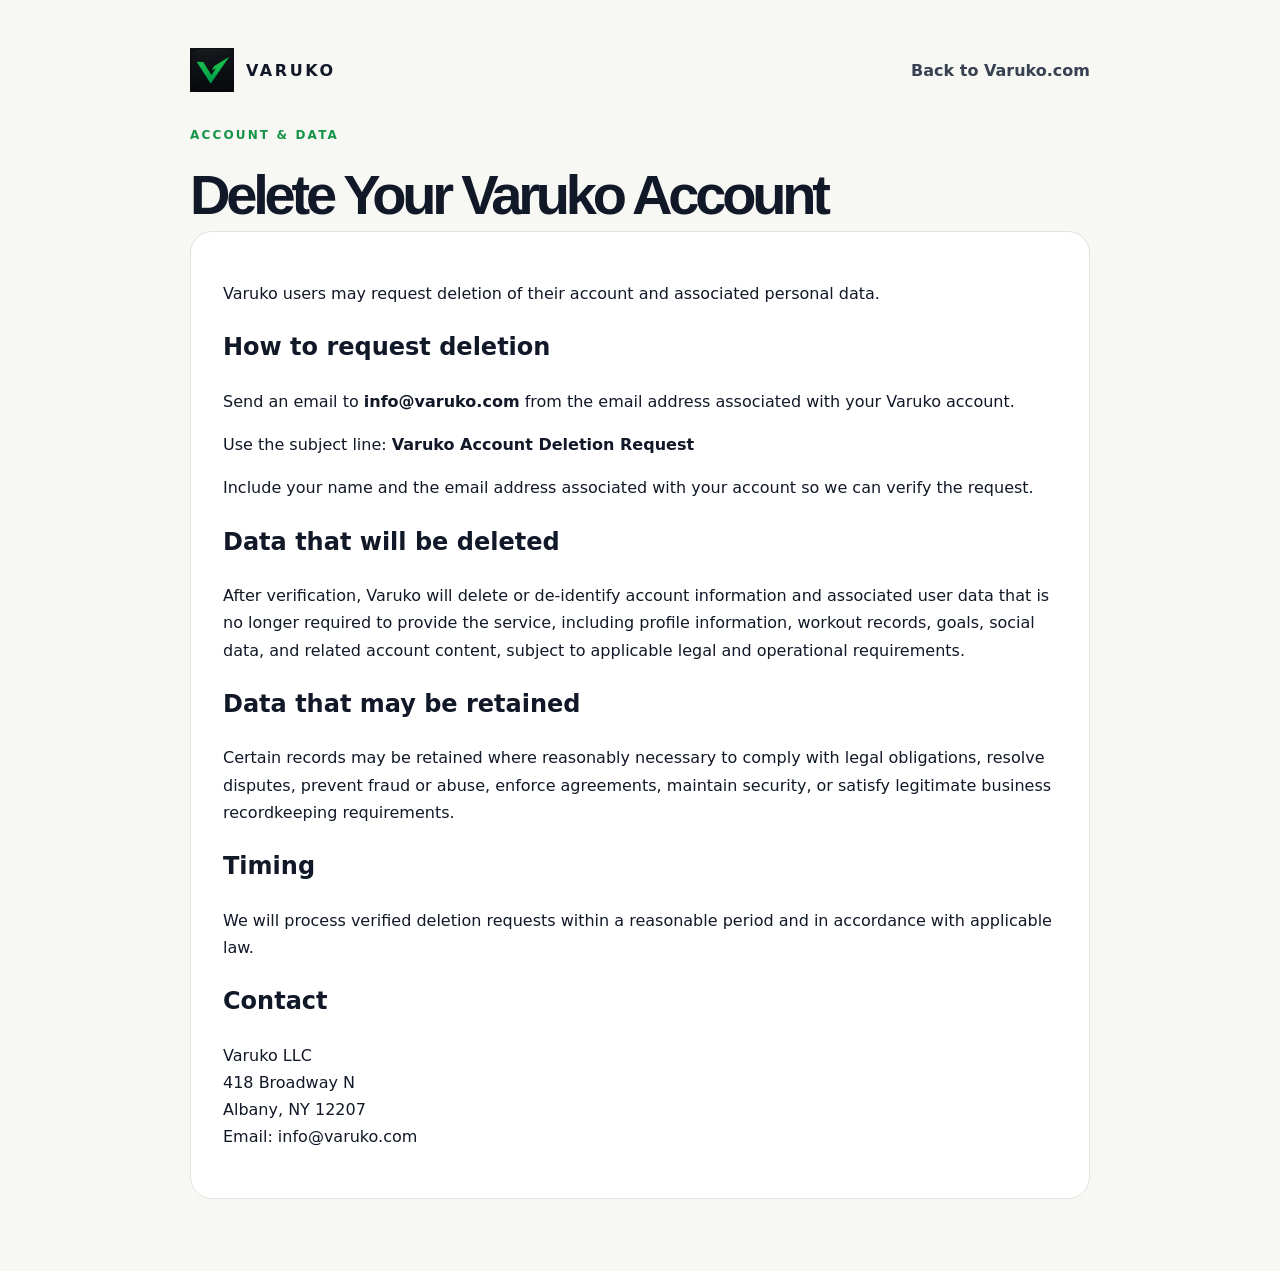
==== delete-account.html @ 13232b5d "Add public account deletion page" ====
<!doctype html>
<html lang="en">
<head>
  <meta charset="utf-8" />
  <meta name="viewport" content="width=device-width, initial-scale=1" />
  <title>Delete Your Varuko Account</title>
  <link rel="icon" href="assets/varuko-icon.png" />
  <link rel="stylesheet" href="styles.css" />
  <style>
    body {
      background: #f7f7f3;
      color: #111827;
    }

    .legal-page {
      width: min(900px, 92vw);
      margin: 0 auto;
      padding: 48px 0 72px;
    }

    .legal-page-header {
      display: flex;
      justify-content: space-between;
      align-items: center;
      gap: 24px;
      margin-bottom: 36px;
    }

    .legal-page-brand {
      display: flex;
      align-items: center;
      gap: 12px;
      text-decoration: none;
      color: inherit;
      font-weight: 800;
      letter-spacing: 0.16em;
    }

    .legal-page-brand img {
      width: 44px;
      height: 44px;
    }

    .legal-page-back {
      color: #374151;
      text-decoration: none;
      font-weight: 700;
    }

    article {
      background: #fff;
      border: 1px solid #dfe5df;
      border-radius: 22px;
      padding: 32px;
      line-height: 1.7;
    }

    h1 {
      font-size: clamp(34px, 5vw, 56px);
      margin: 0 0 12px;
    }

    .eyebrow {
      color: #159447;
      font-weight: 800;
      letter-spacing: 0.18em;
      font-size: 12px;
    }
  </style>
</head>
<body>
  <main class="legal-page">
    <div class="legal-page-header">
      <a class="legal-page-brand" href="/">
        <img src="assets/varuko-icon.png" alt="" />
        <span>VARUKO</span>
      </a>
      <a class="legal-page-back" href="/">Back to Varuko.com</a>
    </div>

    <p class="eyebrow">ACCOUNT & DATA</p>
    <h1>Delete Your Varuko Account</h1>

    <article>
      <p>
        Varuko users may request deletion of their account and associated personal data.
      </p>

      <h2>How to request deletion</h2>
      <p>
        Send an email to <strong>info@varuko.com</strong> from the email address associated with your Varuko account.
      </p>

      <p>
        Use the subject line:
        <strong>Varuko Account Deletion Request</strong>
      </p>

      <p>
        Include your name and the email address associated with your account so we can verify the request.
      </p>

      <h2>Data that will be deleted</h2>
      <p>
        After verification, Varuko will delete or de-identify account information and associated user data that is no longer required to provide the service, including profile information, workout records, goals, social data, and related account content, subject to applicable legal and operational requirements.
      </p>

      <h2>Data that may be retained</h2>
      <p>
        Certain records may be retained where reasonably necessary to comply with legal obligations, resolve disputes, prevent fraud or abuse, enforce agreements, maintain security, or satisfy legitimate business recordkeeping requirements.
      </p>

      <h2>Timing</h2>
      <p>
        We will process verified deletion requests within a reasonable period and in accordance with applicable law.
      </p>

      <h2>Contact</h2>
      <p>
        Varuko LLC<br />
        418 Broadway N<br />
        Albany, NY 12207<br />
        Email: info@varuko.com
      </p>
    </article>
  </main>
</body>
</html>
---- styles.css ----
:root {
  --paper: #f7f7f3;
  --paper-deep: #efefe9;
  --ink: #121416;
  --muted: #686d69;
  --line: rgba(18,20,22,.12);
  --green: #22c55e;
  --green-deep: #159447;
  --dark: #0f1113;
  --shadow: 0 30px 80px rgba(20,29,24,.14);
}
* { box-sizing: border-box; }
html { scroll-behavior: smooth; }
body { margin: 0; background: var(--paper); color: var(--ink); font-family: Inter, system-ui, sans-serif; }
a { color: inherit; text-decoration: none; }
.site-header { min-height: 86px; padding: 0 clamp(22px,5vw,78px); display: flex; align-items: center; justify-content: space-between; gap: 30px; border-bottom: 1px solid var(--line); }
.brand { display: inline-flex; align-items: center; gap: 13px; font-family: Manrope, sans-serif; font-size: .92rem; font-weight: 800; letter-spacing: .18em; }
.brand img { width: 38px; height: 38px; border-radius: 11px; object-fit: cover; }
.contact-link { font-size: .9rem; font-weight: 600; transition: color .2s ease; }
.contact-link:hover { color: var(--green-deep); }
.hero { min-height: calc(100vh - 86px); max-width: 1500px; margin: 0 auto; padding: clamp(72px,10vh,130px) clamp(24px,6vw,94px) 100px; display: grid; grid-template-columns: minmax(0,.98fr) minmax(400px,1.02fr); gap: clamp(55px,8vw,120px); align-items: center; overflow: hidden; }
.hero-copy { position: relative; z-index: 2; }
.eyebrow { margin: 0 0 28px; color: var(--green-deep); font-size: .75rem; font-weight: 700; letter-spacing: .18em; text-transform: uppercase; }
h1 { margin: 0; font-family: Manrope, sans-serif; font-size: clamp(4rem,7.8vw,8.5rem); line-height: .88; letter-spacing: -.075em; font-weight: 800; }
h1 span { color: var(--green-deep); }
.mission { max-width: 620px; margin: 34px 0 0; font-family: Manrope, sans-serif; font-size: clamp(1.2rem,1.7vw,1.65rem); line-height: 1.35; font-weight: 600; letter-spacing: -.025em; }
.supporting-copy { max-width: 610px; margin: 22px 0 0; color: var(--muted); font-size: 1.02rem; line-height: 1.75; }
.hero-actions { margin-top: 35px; }
.primary-action { display: inline-flex; align-items: center; gap: 20px; min-height: 56px; padding: 0 25px; border-radius: 14px; background: var(--dark); color: white; font-weight: 600; box-shadow: 0 12px 30px rgba(15,17,19,.16); transition: transform .2s ease, background .2s ease; }
.primary-action:hover { transform: translateY(-2px); background: #202425; }
.audience-line { display: flex; align-items: center; gap: 13px; margin-top: 34px; color: #747a76; font-size: .78rem; }
.audience-line i { width: 3px; height: 3px; border-radius: 50%; background: var(--green); }
.hero-mark { min-height: 580px; position: relative; display: grid; place-items: center; align-content: center; }
.mark-halo { position: absolute; width: min(540px,90%); aspect-ratio: 1; border-radius: 50%; background: radial-gradient(circle, rgba(34,197,94,.18), rgba(34,197,94,.04) 48%, transparent 72%); filter: blur(10px); }
.mark-frame { position: relative; width: min(430px,75%); aspect-ratio: 1; border-radius: 88px; display: grid; place-items: center; background: var(--dark); box-shadow: var(--shadow); transform: rotate(-2deg); }
.mark-frame img { width: 72%; height: 72%; border-radius: 28%; object-fit: cover; }
.hero-mark p { position: relative; margin: 32px 0 0; color: var(--muted); font-size: .78rem; font-weight: 600; letter-spacing: .16em; text-transform: uppercase; }
.principles { max-width: 1500px; margin: 0 auto; display: grid; grid-template-columns: repeat(3,1fr); border-top: 1px solid var(--line); border-bottom: 1px solid var(--line); }
.principles article { padding: 48px clamp(24px,4vw,64px); border-right: 1px solid var(--line); }
.principles article:last-child { border-right: 0; }
.principles span { color: var(--green-deep); font-size: .72rem; font-weight: 700; letter-spacing: .15em; }
.principles h2 { margin: 35px 0 12px; font-family: Manrope; font-size: 1.55rem; letter-spacing: -.04em; }
.principles p { margin: 0; color: var(--muted); line-height: 1.6; }
.contact-section { max-width: 1500px; margin: 0 auto; padding: clamp(80px,10vw,150px) clamp(24px,6vw,94px); display: grid; grid-template-columns: 1.15fr .85fr; align-items: center; gap: clamp(45px,8vw,120px); }
.contact-section h2 { max-width: 760px; margin: 0; font-family: Manrope; font-size: clamp(2.5rem,5vw,5.7rem); line-height: .98; letter-spacing: -.065em; }
.contact-section p:not(.eyebrow) { max-width: 650px; margin: 24px 0 0; color: var(--muted); line-height: 1.75; }
.email-card { padding: 34px; border: 1px solid var(--line); border-radius: 24px; background: #fff; box-shadow: 0 18px 50px rgba(20,29,24,.07); transition: transform .2s ease, box-shadow .2s ease; }
.email-card:hover { transform: translateY(-3px); box-shadow: 0 24px 60px rgba(20,29,24,.11); }
.email-card small, .email-card strong, .email-card span { display: block; }
.email-card small { color: var(--green-deep); font-size: .72rem; font-weight: 700; letter-spacing: .15em; text-transform: uppercase; }
.email-card strong { margin-top: 18px; font-family: Manrope; font-size: clamp(1.35rem,2.4vw,2.2rem); letter-spacing: -.04em; overflow-wrap: anywhere; }
.email-card span { margin-top: 32px; color: var(--muted); font-size: .9rem; }
footer { min-height: 110px; padding: 28px clamp(22px,5vw,78px); display: flex; align-items: center; justify-content: space-between; gap: 30px; border-top: 1px solid var(--line); color: var(--muted); font-size: .78rem; }
footer .brand { color: var(--ink); }
@media (max-width: 1000px) {
  .hero { grid-template-columns: 1fr; text-align: center; }
  .hero-copy p { margin-left: auto; margin-right: auto; }
  .audience-line { justify-content: center; }
  .hero-mark { min-height: 500px; }
  .contact-section { grid-template-columns: 1fr; }
}
@media (max-width: 680px) {
  .site-header { min-height: 72px; padding: 0 18px; }
  .brand img { width: 34px; height: 34px; }
  .contact-link { font-size: .78rem; }
  .contact-link span { display: none; }
  .hero { padding: 70px 20px 65px; }
  h1 { font-size: clamp(3.8rem,18vw,5.4rem); }
  .supporting-copy { font-size: .95rem; }
  .audience-line { flex-wrap: wrap; }
  .hero-mark { min-height: 390px; }
  .mark-frame { width: min(310px,82vw); border-radius: 62px; }
  .principles { grid-template-columns: 1fr; }
  .principles article { border-right: 0; border-bottom: 1px solid var(--line); }
  .principles article:last-child { border-bottom: 0; }
  .contact-section { padding: 80px 20px; }
  footer { flex-direction: column; align-items: flex-start; }
}
@media (prefers-reduced-motion: no-preference) {
  .hero-copy { animation: rise .8s ease both; }
  .mark-frame { animation: floatMark 7s ease-in-out infinite; }
  @keyframes rise { from { opacity: 0; transform: translateY(18px); } to { opacity: 1; transform: none; } }
  @keyframes floatMark { 0%,100% { transform: translateY(0) rotate(-2deg); } 50% { transform: translateY(-10px) rotate(-1deg); } }
}

/* Beta + product showcase */
.beta-section,
.product-showcase {
  width: min(1180px, calc(100% - 40px));
  margin: 0 auto;
}

.beta-section {
  padding: 96px 0 56px;
}

.beta-copy {
  max-width: 760px;
  padding: 40px;
  border: 1px solid rgba(20, 20, 20, 0.08);
  border-radius: 28px;
  background: rgba(255, 255, 255, 0.58);
  backdrop-filter: blur(10px);
}

.beta-copy h2,
.showcase-heading h2 {
  margin: 10px 0 16px;
  font-family: "Manrope", sans-serif;
  font-size: clamp(2rem, 5vw, 4rem);
  line-height: 0.98;
  letter-spacing: -0.04em;
}

.beta-copy p:not(.eyebrow),
.showcase-heading p:not(.eyebrow) {
  max-width: 700px;
  color: #60615c;
  line-height: 1.7;
}

.beta-copy .primary-action {
  margin-top: 24px;
}

.product-showcase {
  padding: 72px 0 112px;
}

.showcase-heading {
  max-width: 820px;
  margin-bottom: 40px;
}

.showcase-grid {
  display: grid;
  grid-template-columns: repeat(2, minmax(0, 1fr));
  gap: 24px;
}

.app-shot {
  margin: 0;
  padding: 18px;
  border: 1px solid rgba(20, 20, 20, 0.08);
  border-radius: 28px;
  background: #efefe9;
  overflow: hidden;
}

.app-shot img {
  display: block;
  width: 100%;
  max-height: 760px;
  object-fit: contain;
  border-radius: 20px;
  background: #0a0c0b;
}

.app-shot figcaption {
  display: flex;
  flex-direction: column;
  gap: 6px;
  padding: 18px 4px 4px;
}

.app-shot figcaption strong {
  font-family: "Manrope", sans-serif;
  font-size: 1rem;
}

.app-shot figcaption span {
  color: #70716c;
  font-size: 0.9rem;
  line-height: 1.5;
}

@media (max-width: 760px) {
  .beta-section {
    padding-top: 64px;
  }

  .beta-copy {
    padding: 28px 22px;
  }

  .product-showcase {
    padding-top: 56px;
    padding-bottom: 80px;
  }

  .showcase-grid {
    grid-template-columns: 1fr;
    gap: 18px;
  }

  .app-shot {
    padding: 12px;
    border-radius: 22px;
  }

  .app-shot img {
    border-radius: 16px;
    max-height: none;
  }
}


/* Refined beta showcase */
.beta-section {
  padding: 88px 0 48px;
}

.beta-copy {
  max-width: none;
  padding: clamp(28px, 5vw, 52px);
  border: 1px solid rgba(75, 80, 60, 0.12);
  border-radius: 32px;
  background:
    linear-gradient(
      135deg,
      rgba(255,255,255,.72),
      rgba(238,239,229,.78)
    );
  box-shadow: 0 24px 70px rgba(35, 38, 28, 0.06);
}

.beta-copy h2,
.showcase-heading h2 {
  color: #20211d;
}

.product-showcase {
  padding: 68px 0 110px;
}

.showcase-heading {
  max-width: 720px;
}

.showcase-grid {
  gap: 28px;
}

.app-shot {
  padding: 14px;
  border: 1px solid rgba(67, 72, 54, 0.10);
  border-radius: 32px;
  background: #f1f1ea;
  box-shadow: 0 18px 50px rgba(31, 34, 26, 0.06);
  transition:
    transform .25s ease,
    box-shadow .25s ease;
}

.app-shot:hover {
  transform: translateY(-4px);
  box-shadow: 0 26px 65px rgba(31, 34, 26, 0.10);
}

.app-shot img {
  border-radius: 24px;
  background: #111310;
}

.app-shot figcaption {
  padding: 20px 8px 8px;
}

.app-shot figcaption strong {
  color: #24251f;
  font-size: 1.05rem;
}

.app-shot figcaption span {
  color: #717269;
}

/* Mobile: swipe through screenshots instead of a long stack */
@media (max-width: 760px) {
  .beta-section,
  .product-showcase {
    width: min(100% - 32px, 1180px);
  }

  .beta-section {
    padding-top: 56px;
  }

  .beta-copy {
    border-radius: 24px;
    padding: 28px 22px;
  }

  .beta-copy h2,
  .showcase-heading h2 {
    line-height: 1.04;
  }

  .product-showcase {
    padding-top: 48px;
    padding-bottom: 76px;
  }

  .showcase-heading {
    margin-bottom: 28px;
  }

  .showcase-grid {
    display: flex;
    gap: 14px;
    overflow-x: auto;
    scroll-snap-type: x mandatory;
    padding: 2px 18px 18px 2px;
    margin-right: -16px;
    -webkit-overflow-scrolling: touch;
    scrollbar-width: none;
  }

  .showcase-grid::-webkit-scrollbar {
    display: none;
  }

  .app-shot {
    flex: 0 0 min(82vw, 350px);
    scroll-snap-align: start;
    padding: 10px;
    border-radius: 24px;
  }

  .app-shot:hover {
    transform: none;
  }

  .app-shot img {
    width: 100%;
    max-height: 620px;
    border-radius: 18px;
  }

  .app-shot figcaption {
    padding: 16px 6px 8px;
  }
}


/* Phone-sized product previews */
.showcase-grid {
  grid-template-columns: repeat(2, minmax(260px, 1fr));
  align-items: start;
}

.app-shot {
  display: flex;
  flex-direction: column;
  align-items: center;
}

.app-shot img {
  width: auto;
  max-width: 320px;
  height: auto;
  max-height: 680px;
  object-fit: contain;
}

.app-shot figcaption {
  width: min(100%, 320px);
}

@media (max-width: 760px) {
  .app-shot {
    flex: 0 0 min(78vw, 330px);
  }

  .app-shot img {
    width: 100%;
    max-width: 290px;
    max-height: none;
  }

  .app-shot figcaption {
    width: min(100%, 290px);
  }
}


/* Beta waitlist form */
.waitlist-form {
  margin-top: 28px;
}

.waitlist-fields {
  display: grid;
  grid-template-columns: repeat(2, minmax(0, 1fr));
  gap: 16px;
  margin-bottom: 18px;
}

.waitlist-fields label {
  display: flex;
  flex-direction: column;
  gap: 8px;
}

.waitlist-fields label:nth-child(3) {
  grid-column: 1 / -1;
}

.waitlist-fields label > span {
  color: #60615c;
  font-size: 0.72rem;
  font-weight: 700;
  letter-spacing: 0.09em;
  text-transform: uppercase;
}

.waitlist-fields input,
.waitlist-fields select {
  width: 100%;
  min-height: 52px;
  padding: 0 16px;
  border: 1px solid rgba(45, 48, 38, 0.14);
  border-radius: 14px;
  background: rgba(255, 255, 255, 0.78);
  color: #20211d;
  font: inherit;
  outline: none;
  transition:
    border-color 0.2s ease,
    box-shadow 0.2s ease;
}

.waitlist-fields input:focus,
.waitlist-fields select:focus {
  border-color: #75825d;
  box-shadow: 0 0 0 4px rgba(117, 130, 93, 0.12);
}

.waitlist-submit {
  border: 0;
  cursor: pointer;
}

.waitlist-submit:disabled {
  cursor: wait;
  opacity: 0.6;
}

.waitlist-status {
  min-height: 24px;
  margin: 14px 0 0;
  color: #566344;
  font-size: 0.9rem;
  font-weight: 600;
}

.waitlist-status[data-state="error"] {
  color: #a33b35;
}

.waitlist-honeypot {
  position: absolute !important;
  width: 1px;
  height: 1px;
  overflow: hidden;
  clip-path: inset(50%);
  white-space: nowrap;
}

@media (max-width: 620px) {
  .waitlist-fields {
    grid-template-columns: 1fr;
  }

  .waitlist-fields label:nth-child(3) {
    grid-column: auto;
  }

  .waitlist-submit {
    width: 100%;
    justify-content: center;
  }
}


/* =========================================================
   VARUKO LANDING PAGE V2
   ========================================================= */

:root {
  --v2-ink: #1f211c;
  --v2-muted: #696b63;
  --v2-olive: #697653;
  --v2-olive-dark: #4f5b3d;
  --v2-soft: #efefe8;
  --v2-card: rgba(255, 255, 255, 0.66);
  --v2-line: rgba(45, 49, 37, 0.11);
  --v2-shadow: 0 24px 70px rgba(31, 35, 25, 0.07);
}

html {
  scroll-behavior: smooth;
}

.site-nav {
  display: flex;
  align-items: center;
  gap: 24px;
}

.site-nav a {
  color: var(--v2-muted);
  font-size: 0.86rem;
  font-weight: 600;
  text-decoration: none;
}

.site-nav a:hover {
  color: var(--v2-ink);
}

.site-nav .nav-cta {
  padding: 11px 16px;
  border-radius: 999px;
  background: var(--v2-ink);
  color: #fff;
}

.hero-v2 {
  min-height: calc(100vh - 82px);
}

.hero-summary {
  max-width: 650px;
  font-size: clamp(1rem, 1.7vw, 1.2rem);
}

.secondary-action {
  display: inline-flex;
  align-items: center;
  justify-content: center;
  padding: 15px 4px;
  color: var(--v2-ink);
  font-weight: 700;
  text-decoration: none;
  border-bottom: 1px solid rgba(31, 33, 28, 0.35);
}

.launch-note {
  margin-top: 18px;
  color: var(--v2-muted);
  font-size: 0.82rem;
  font-weight: 600;
}

.benefits,
.product-showcase,
.early-access-section,
.roadmap-section,
.coming-section,
.updates-section {
  width: min(1180px, calc(100% - 40px));
  margin: 0 auto;
}

.benefits {
  display: grid;
  grid-template-columns: repeat(3, 1fr);
  border-top: 1px solid var(--v2-line);
  border-bottom: 1px solid var(--v2-line);
}

.benefits article {
  padding: 48px 34px;
  border-right: 1px solid var(--v2-line);
}

.benefits article:last-child {
  border-right: 0;
}

.benefits article > span {
  color: var(--v2-olive);
  font-size: 0.72rem;
  font-weight: 800;
  letter-spacing: 0.14em;
}

.benefits h2 {
  margin: 14px 0 12px;
  color: var(--v2-ink);
  font-family: "Manrope", sans-serif;
  font-size: 1.35rem;
}

.benefits p {
  margin: 0;
  color: var(--v2-muted);
  line-height: 1.7;
}

.section-heading {
  max-width: 760px;
  margin-bottom: 44px;
}

.section-heading h2,
.early-access-intro h2 {
  margin: 10px 0 16px;
  color: var(--v2-ink);
  font-family: "Manrope", sans-serif;
  font-size: clamp(2rem, 5vw, 4rem);
  line-height: 1;
  letter-spacing: -0.045em;
}

.section-heading > p:not(.eyebrow),
.early-access-intro > p:not(.eyebrow) {
  color: var(--v2-muted);
  line-height: 1.75;
}

.product-showcase {
  padding: 120px 0;
}

.product-layout {
  display: grid;
  grid-template-columns: minmax(0, 1.08fr) minmax(0, 0.92fr);
  gap: 28px;
  align-items: start;
}

.supporting-shots {
  display: grid;
  grid-template-columns: repeat(2, minmax(0, 1fr));
  gap: 20px;
}

.app-shot {
  margin: 0;
  padding: 16px;
  border: 1px solid var(--v2-line);
  border-radius: 30px;
  background: var(--v2-soft);
  box-shadow: var(--v2-shadow);
}

.phone-stage {
  display: flex;
  justify-content: center;
  padding: 16px;
  border-radius: 22px;
  background:
    radial-gradient(circle at 50% 0%, rgba(112, 132, 79, 0.18), transparent 46%),
    #11130f;
  overflow: hidden;
}

.phone-stage img {
  display: block;
  width: auto;
  max-width: 100%;
  height: auto;
  max-height: 650px;
  object-fit: contain;
  border-radius: 18px;
}

.app-shot-primary .phone-stage img {
  max-height: 720px;
}

.supporting-shots .phone-stage {
  padding: 10px;
}

.supporting-shots .phone-stage img {
  max-height: 520px;
}

.app-shot figcaption {
  display: flex;
  flex-direction: column;
  gap: 7px;
  padding: 20px 8px 8px;
}

.app-shot figcaption strong {
  color: var(--v2-ink);
  font-family: "Manrope", sans-serif;
  font-size: 1.02rem;
}

.app-shot figcaption span {
  color: var(--v2-muted);
  font-size: 0.88rem;
  line-height: 1.55;
}

.early-access-section {
  display: grid;
  grid-template-columns: minmax(0, 0.92fr) minmax(0, 1.08fr);
  gap: clamp(36px, 7vw, 90px);
  align-items: center;
  padding: 96px clamp(24px, 6vw, 72px);
  border: 1px solid var(--v2-line);
  border-radius: 40px;
  background:
    linear-gradient(135deg, rgba(255, 255, 255, 0.82), rgba(233, 235, 222, 0.85));
  box-shadow: var(--v2-shadow);
}

.access-benefits {
  display: grid;
  gap: 14px;
  margin: 28px 0 0;
  padding: 0;
  list-style: none;
}

.access-benefits li {
  position: relative;
  padding-left: 28px;
  color: var(--v2-ink);
  font-weight: 600;
}

.access-benefits li::before {
  content: "✓";
  position: absolute;
  left: 0;
  color: var(--v2-olive);
  font-weight: 900;
}

.early-access-section .beta-copy {
  max-width: none;
  padding: clamp(24px, 4vw, 38px);
  background: rgba(255, 255, 255, 0.72);
}

.privacy-note {
  display: block;
  margin-top: 12px;
  color: var(--v2-muted);
  font-size: 0.75rem;
}

.roadmap-section {
  padding: 120px 0 70px;
}

.roadmap-list {
  display: grid;
  gap: 1px;
  overflow: hidden;
  border: 1px solid var(--v2-line);
  border-radius: 28px;
  background: var(--v2-line);
}

.roadmap-item {
  display: grid;
  grid-template-columns: 42px 1fr;
  gap: 20px;
  padding: 26px 28px;
  background: rgba(248, 248, 243, 0.96);
}

.roadmap-marker {
  display: grid;
  place-items: center;
  width: 34px;
  height: 34px;
  border-radius: 50%;
  color: #fff;
  background: var(--v2-olive);
  font-weight: 900;
}

.roadmap-item.current .roadmap-marker {
  color: var(--v2-ink);
  background: #d5d9c3;
}

.roadmap-item.future .roadmap-marker {
  color: var(--v2-muted);
  background: #e5e6de;
}

.roadmap-item small {
  color: var(--v2-olive);
  font-size: 0.68rem;
  font-weight: 800;
  letter-spacing: 0.12em;
  text-transform: uppercase;
}

.roadmap-item h3 {
  margin: 5px 0 7px;
  color: var(--v2-ink);
  font-family: "Manrope", sans-serif;
  font-size: 1.15rem;
}

.roadmap-item p {
  margin: 0;
  color: var(--v2-muted);
  line-height: 1.6;
}

.coming-section {
  padding: 70px 0 110px;
}

.coming-grid {
  display: grid;
  grid-template-columns: repeat(3, 1fr);
  gap: 16px;
}

.coming-grid article {
  min-height: 170px;
  padding: 26px;
  border: 1px solid var(--v2-line);
  border-radius: 22px;
  background: rgba(255, 255, 255, 0.48);
}

.coming-grid h3 {
  margin: 0 0 10px;
  color: var(--v2-ink);
  font-family: "Manrope", sans-serif;
  font-size: 1.05rem;
}

.coming-grid p {
  margin: 0;
  color: var(--v2-muted);
  line-height: 1.65;
}

.updates-section {
  padding: 20px 0 110px;
}

.updates-card {
  display: grid;
  grid-template-columns: 180px 1fr;
  gap: 40px;
  padding: 34px;
  border: 1px solid var(--v2-line);
  border-radius: 26px;
  background: #252820;
  color: #fff;
}

.updates-card time {
  color: #b9c5a3;
  font-weight: 700;
}

.updates-card ul {
  display: grid;
  gap: 14px;
  margin: 0;
  padding: 0;
  list-style: none;
}

.updates-card li {
  position: relative;
  padding-left: 24px;
  color: rgba(255, 255, 255, 0.84);
}

.updates-card li::before {
  content: "✓";
  position: absolute;
  left: 0;
  color: #b9c5a3;
}

.footer-statement {
  color: var(--v2-muted);
  font-size: 0.85rem;
}

@media (max-width: 900px) {
  .site-nav a:not(.nav-cta) {
    display: none;
  }

  .benefits {
    grid-template-columns: 1fr;
  }

  .benefits article {
    border-right: 0;
    border-bottom: 1px solid var(--v2-line);
  }

  .benefits article:last-child {
    border-bottom: 0;
  }

  .product-layout,
  .early-access-section {
    grid-template-columns: 1fr;
  }

  .supporting-shots {
    grid-template-columns: repeat(2, minmax(0, 1fr));
  }

  .coming-grid {
    grid-template-columns: repeat(2, 1fr);
  }
}

@media (max-width: 620px) {
  .site-header {
    padding-left: 18px;
    padding-right: 18px;
  }

  .site-nav .nav-cta {
    padding: 9px 12px;
    font-size: 0.74rem;
  }

  .hero-v2 {
    min-height: auto;
  }

  .hero-actions {
    align-items: flex-start;
  }

  .benefits,
  .product-showcase,
  .early-access-section,
  .roadmap-section,
  .coming-section,
  .updates-section {
    width: min(100% - 28px, 1180px);
  }

  .product-showcase,
  .roadmap-section {
    padding-top: 82px;
  }

  .product-layout {
    display: block;
  }

  .app-shot-primary {
    margin-bottom: 16px;
  }

  .supporting-shots {
    display: flex;
    gap: 14px;
    overflow-x: auto;
    padding-bottom: 16px;
    scroll-snap-type: x mandatory;
    scrollbar-width: none;
  }

  .supporting-shots::-webkit-scrollbar {
    display: none;
  }

  .supporting-shots .app-shot {
    flex: 0 0 min(80vw, 330px);
    scroll-snap-align: start;
  }

  .phone-stage img,
  .app-shot-primary .phone-stage img,
  .supporting-shots .phone-stage img {
    max-height: 610px;
  }

  .early-access-section {
    padding: 56px 20px;
    border-radius: 28px;
  }

  .early-access-section .beta-copy {
    padding: 22px 16px;
  }

  .roadmap-item {
    grid-template-columns: 34px 1fr;
    gap: 14px;
    padding: 22px 18px;
  }

  .coming-grid {
    grid-template-columns: 1fr;
  }

  .coming-grid article {
    min-height: auto;
  }

  .updates-card {
    grid-template-columns: 1fr;
    gap: 22px;
    padding: 26px 22px;
  }

  footer {
    gap: 18px;
  }
}


/* =========================================================
   VARUKO LANDING PAGE V2
   ========================================================= */

:root {
  --v2-ink: #1f211c;
  --v2-muted: #696b63;
  --v2-olive: #697653;
  --v2-olive-dark: #4f5b3d;
  --v2-soft: #efefe8;
  --v2-card: rgba(255, 255, 255, 0.66);
  --v2-line: rgba(45, 49, 37, 0.11);
  --v2-shadow: 0 24px 70px rgba(31, 35, 25, 0.07);
}

html {
  scroll-behavior: smooth;
}

.site-nav {
  display: flex;
  align-items: center;
  gap: 24px;
}

.site-nav a {
  color: var(--v2-muted);
  font-size: 0.86rem;
  font-weight: 600;
  text-decoration: none;
}

.site-nav a:hover {
  color: var(--v2-ink);
}

.site-nav .nav-cta {
  padding: 11px 16px;
  border-radius: 999px;
  background: var(--v2-ink);
  color: #fff;
}

.hero-v2 {
  min-height: calc(100vh - 82px);
}

.hero-summary {
  max-width: 650px;
  font-size: clamp(1rem, 1.7vw, 1.2rem);
}

.secondary-action {
  display: inline-flex;
  align-items: center;
  justify-content: center;
  padding: 15px 4px;
  color: var(--v2-ink);
  font-weight: 700;
  text-decoration: none;
  border-bottom: 1px solid rgba(31, 33, 28, 0.35);
}

.launch-note {
  margin-top: 18px;
  color: var(--v2-muted);
  font-size: 0.82rem;
  font-weight: 600;
}

.benefits,
.product-showcase,
.early-access-section,
.roadmap-section,
.coming-section,
.updates-section {
  width: min(1180px, calc(100% - 40px));
  margin: 0 auto;
}

.benefits {
  display: grid;
  grid-template-columns: repeat(3, 1fr);
  border-top: 1px solid var(--v2-line);
  border-bottom: 1px solid var(--v2-line);
}

.benefits article {
  padding: 48px 34px;
  border-right: 1px solid var(--v2-line);
}

.benefits article:last-child {
  border-right: 0;
}

.benefits article > span {
  color: var(--v2-olive);
  font-size: 0.72rem;
  font-weight: 800;
  letter-spacing: 0.14em;
}

.benefits h2 {
  margin: 14px 0 12px;
  color: var(--v2-ink);
  font-family: "Manrope", sans-serif;
  font-size: 1.35rem;
}

.benefits p {
  margin: 0;
  color: var(--v2-muted);
  line-height: 1.7;
}

.section-heading {
  max-width: 760px;
  margin-bottom: 44px;
}

.section-heading h2,
.early-access-intro h2 {
  margin: 10px 0 16px;
  color: var(--v2-ink);
  font-family: "Manrope", sans-serif;
  font-size: clamp(2rem, 5vw, 4rem);
  line-height: 1;
  letter-spacing: -0.045em;
}

.section-heading > p:not(.eyebrow),
.early-access-intro > p:not(.eyebrow) {
  color: var(--v2-muted);
  line-height: 1.75;
}

.product-showcase {
  padding: 120px 0;
}

.product-layout {
  display: grid;
  grid-template-columns: minmax(0, 1.08fr) minmax(0, 0.92fr);
  gap: 28px;
  align-items: start;
}

.supporting-shots {
  display: grid;
  grid-template-columns: repeat(2, minmax(0, 1fr));
  gap: 20px;
}

.app-shot {
  margin: 0;
  padding: 16px;
  border: 1px solid var(--v2-line);
  border-radius: 30px;
  background: var(--v2-soft);
  box-shadow: var(--v2-shadow);
}

.phone-stage {
  display: flex;
  justify-content: center;
  padding: 16px;
  border-radius: 22px;
  background:
    radial-gradient(circle at 50% 0%, rgba(112, 132, 79, 0.18), transparent 46%),
    #11130f;
  overflow: hidden;
}

.phone-stage img {
  display: block;
  width: auto;
  max-width: 100%;
  height: auto;
  max-height: 650px;
  object-fit: contain;
  border-radius: 18px;
}

.app-shot-primary .phone-stage img {
  max-height: 720px;
}

.supporting-shots .phone-stage {
  padding: 10px;
}

.supporting-shots .phone-stage img {
  max-height: 520px;
}

.app-shot figcaption {
  display: flex;
  flex-direction: column;
  gap: 7px;
  padding: 20px 8px 8px;
}

.app-shot figcaption strong {
  color: var(--v2-ink);
  font-family: "Manrope", sans-serif;
  font-size: 1.02rem;
}

.app-shot figcaption span {
  color: var(--v2-muted);
  font-size: 0.88rem;
  line-height: 1.55;
}

.early-access-section {
  display: grid;
  grid-template-columns: minmax(0, 0.92fr) minmax(0, 1.08fr);
  gap: clamp(36px, 7vw, 90px);
  align-items: center;
  padding: 96px clamp(24px, 6vw, 72px);
  border: 1px solid var(--v2-line);
  border-radius: 40px;
  background:
    linear-gradient(135deg, rgba(255, 255, 255, 0.82), rgba(233, 235, 222, 0.85));
  box-shadow: var(--v2-shadow);
}

.access-benefits {
  display: grid;
  gap: 14px;
  margin: 28px 0 0;
  padding: 0;
  list-style: none;
}

.access-benefits li {
  position: relative;
  padding-left: 28px;
  color: var(--v2-ink);
  font-weight: 600;
}

.access-benefits li::before {
  content: "✓";
  position: absolute;
  left: 0;
  color: var(--v2-olive);
  font-weight: 900;
}

.early-access-section .beta-copy {
  max-width: none;
  padding: clamp(24px, 4vw, 38px);
  background: rgba(255, 255, 255, 0.72);
}

.privacy-note {
  display: block;
  margin-top: 12px;
  color: var(--v2-muted);
  font-size: 0.75rem;
}

.roadmap-section {
  padding: 120px 0 70px;
}

.roadmap-list {
  display: grid;
  gap: 1px;
  overflow: hidden;
  border: 1px solid var(--v2-line);
  border-radius: 28px;
  background: var(--v2-line);
}

.roadmap-item {
  display: grid;
  grid-template-columns: 42px 1fr;
  gap: 20px;
  padding: 26px 28px;
  background: rgba(248, 248, 243, 0.96);
}

.roadmap-marker {
  display: grid;
  place-items: center;
  width: 34px;
  height: 34px;
  border-radius: 50%;
  color: #fff;
  background: var(--v2-olive);
  font-weight: 900;
}

.roadmap-item.current .roadmap-marker {
  color: var(--v2-ink);
  background: #d5d9c3;
}

.roadmap-item.future .roadmap-marker {
  color: var(--v2-muted);
  background: #e5e6de;
}

.roadmap-item small {
  color: var(--v2-olive);
  font-size: 0.68rem;
  font-weight: 800;
  letter-spacing: 0.12em;
  text-transform: uppercase;
}

.roadmap-item h3 {
  margin: 5px 0 7px;
  color: var(--v2-ink);
  font-family: "Manrope", sans-serif;
  font-size: 1.15rem;
}

.roadmap-item p {
  margin: 0;
  color: var(--v2-muted);
  line-height: 1.6;
}

.coming-section {
  padding: 70px 0 110px;
}

.coming-grid {
  display: grid;
  grid-template-columns: repeat(3, 1fr);
  gap: 16px;
}

.coming-grid article {
  min-height: 170px;
  padding: 26px;
  border: 1px solid var(--v2-line);
  border-radius: 22px;
  background: rgba(255, 255, 255, 0.48);
}

.coming-grid h3 {
  margin: 0 0 10px;
  color: var(--v2-ink);
  font-family: "Manrope", sans-serif;
  font-size: 1.05rem;
}

.coming-grid p {
  margin: 0;
  color: var(--v2-muted);
  line-height: 1.65;
}

.updates-section {
  padding: 20px 0 110px;
}

.updates-card {
  display: grid;
  grid-template-columns: 180px 1fr;
  gap: 40px;
  padding: 34px;
  border: 1px solid var(--v2-line);
  border-radius: 26px;
  background: #252820;
  color: #fff;
}

.updates-card time {
  color: #b9c5a3;
  font-weight: 700;
}

.updates-card ul {
  display: grid;
  gap: 14px;
  margin: 0;
  padding: 0;
  list-style: none;
}

.updates-card li {
  position: relative;
  padding-left: 24px;
  color: rgba(255, 255, 255, 0.84);
}

.updates-card li::before {
  content: "✓";
  position: absolute;
  left: 0;
  color: #b9c5a3;
}

.footer-statement {
  color: var(--v2-muted);
  font-size: 0.85rem;
}

@media (max-width: 900px) {
  .site-nav a:not(.nav-cta) {
    display: none;
  }

  .benefits {
    grid-template-columns: 1fr;
  }

  .benefits article {
    border-right: 0;
    border-bottom: 1px solid var(--v2-line);
  }

  .benefits article:last-child {
    border-bottom: 0;
  }

  .product-layout,
  .early-access-section {
    grid-template-columns: 1fr;
  }

  .supporting-shots {
    grid-template-columns: repeat(2, minmax(0, 1fr));
  }

  .coming-grid {
    grid-template-columns: repeat(2, 1fr);
  }
}

@media (max-width: 620px) {
  .site-header {
    padding-left: 18px;
    padding-right: 18px;
  }

  .site-nav .nav-cta {
    padding: 9px 12px;
    font-size: 0.74rem;
  }

  .hero-v2 {
    min-height: auto;
  }

  .hero-actions {
    align-items: flex-start;
  }

  .benefits,
  .product-showcase,
  .early-access-section,
  .roadmap-section,
  .coming-section,
  .updates-section {
    width: min(100% - 28px, 1180px);
  }

  .product-showcase,
  .roadmap-section {
    padding-top: 82px;
  }

  .product-layout {
    display: block;
  }

  .app-shot-primary {
    margin-bottom: 16px;
  }

  .supporting-shots {
    display: flex;
    gap: 14px;
    overflow-x: auto;
    padding-bottom: 16px;
    scroll-snap-type: x mandatory;
    scrollbar-width: none;
  }

  .supporting-shots::-webkit-scrollbar {
    display: none;
  }

  .supporting-shots .app-shot {
    flex: 0 0 min(80vw, 330px);
    scroll-snap-align: start;
  }

  .phone-stage img,
  .app-shot-primary .phone-stage img,
  .supporting-shots .phone-stage img {
    max-height: 610px;
  }

  .early-access-section {
    padding: 56px 20px;
    border-radius: 28px;
  }

  .early-access-section .beta-copy {
    padding: 22px 16px;
  }

  .roadmap-item {
    grid-template-columns: 34px 1fr;
    gap: 14px;
    padding: 22px 18px;
  }

  .coming-grid {
    grid-template-columns: 1fr;
  }

  .coming-grid article {
    min-height: auto;
  }

  .updates-card {
    grid-template-columns: 1fr;
    gap: 22px;
    padding: 26px 22px;
  }

  footer {
    gap: 18px;
  }
}


/* =========================================================
   VARUKO LANDING PAGE V2
   ========================================================= */

:root {
  --v2-ink: #1f211c;
  --v2-muted: #696b63;
  --v2-olive: #697653;
  --v2-olive-dark: #4f5b3d;
  --v2-soft: #efefe8;
  --v2-card: rgba(255, 255, 255, 0.66);
  --v2-line: rgba(45, 49, 37, 0.11);
  --v2-shadow: 0 24px 70px rgba(31, 35, 25, 0.07);
}

html {
  scroll-behavior: smooth;
}

.site-nav {
  display: flex;
  align-items: center;
  gap: 24px;
}

.site-nav a {
  color: var(--v2-muted);
  font-size: 0.86rem;
  font-weight: 600;
  text-decoration: none;
}

.site-nav a:hover {
  color: var(--v2-ink);
}

.site-nav .nav-cta {
  padding: 11px 16px;
  border-radius: 999px;
  background: var(--v2-ink);
  color: #fff;
}

.hero-v2 {
  min-height: calc(100vh - 82px);
}

.hero-summary {
  max-width: 650px;
  font-size: clamp(1rem, 1.7vw, 1.2rem);
}

.secondary-action {
  display: inline-flex;
  align-items: center;
  justify-content: center;
  padding: 15px 4px;
  color: var(--v2-ink);
  font-weight: 700;
  text-decoration: none;
  border-bottom: 1px solid rgba(31, 33, 28, 0.35);
}

.launch-note {
  margin-top: 18px;
  color: var(--v2-muted);
  font-size: 0.82rem;
  font-weight: 600;
}

.benefits,
.product-showcase,
.early-access-section,
.roadmap-section,
.coming-section,
.updates-section {
  width: min(1180px, calc(100% - 40px));
  margin: 0 auto;
}

.benefits {
  display: grid;
  grid-template-columns: repeat(3, 1fr);
  border-top: 1px solid var(--v2-line);
  border-bottom: 1px solid var(--v2-line);
}

.benefits article {
  padding: 48px 34px;
  border-right: 1px solid var(--v2-line);
}

.benefits article:last-child {
  border-right: 0;
}

.benefits article > span {
  color: var(--v2-olive);
  font-size: 0.72rem;
  font-weight: 800;
  letter-spacing: 0.14em;
}

.benefits h2 {
  margin: 14px 0 12px;
  color: var(--v2-ink);
  font-family: "Manrope", sans-serif;
  font-size: 1.35rem;
}

.benefits p {
  margin: 0;
  color: var(--v2-muted);
  line-height: 1.7;
}

.section-heading {
  max-width: 760px;
  margin-bottom: 44px;
}

.section-heading h2,
.early-access-intro h2 {
  margin: 10px 0 16px;
  color: var(--v2-ink);
  font-family: "Manrope", sans-serif;
  font-size: clamp(2rem, 5vw, 4rem);
  line-height: 1;
  letter-spacing: -0.045em;
}

.section-heading > p:not(.eyebrow),
.early-access-intro > p:not(.eyebrow) {
  color: var(--v2-muted);
  line-height: 1.75;
}

.product-showcase {
  padding: 120px 0;
}

.product-layout {
  display: grid;
  grid-template-columns: minmax(0, 1.08fr) minmax(0, 0.92fr);
  gap: 28px;
  align-items: start;
}

.supporting-shots {
  display: grid;
  grid-template-columns: repeat(2, minmax(0, 1fr));
  gap: 20px;
}

.app-shot {
  margin: 0;
  padding: 16px;
  border: 1px solid var(--v2-line);
  border-radius: 30px;
  background: var(--v2-soft);
  box-shadow: var(--v2-shadow);
}

.phone-stage {
  display: flex;
  justify-content: center;
  padding: 16px;
  border-radius: 22px;
  background:
    radial-gradient(circle at 50% 0%, rgba(112, 132, 79, 0.18), transparent 46%),
    #11130f;
  overflow: hidden;
}

.phone-stage img {
  display: block;
  width: auto;
  max-width: 100%;
  height: auto;
  max-height: 650px;
  object-fit: contain;
  border-radius: 18px;
}

.app-shot-primary .phone-stage img {
  max-height: 720px;
}

.supporting-shots .phone-stage {
  padding: 10px;
}

.supporting-shots .phone-stage img {
  max-height: 520px;
}

.app-shot figcaption {
  display: flex;
  flex-direction: column;
  gap: 7px;
  padding: 20px 8px 8px;
}

.app-shot figcaption strong {
  color: var(--v2-ink);
  font-family: "Manrope", sans-serif;
  font-size: 1.02rem;
}

.app-shot figcaption span {
  color: var(--v2-muted);
  font-size: 0.88rem;
  line-height: 1.55;
}

.early-access-section {
  display: grid;
  grid-template-columns: minmax(0, 0.92fr) minmax(0, 1.08fr);
  gap: clamp(36px, 7vw, 90px);
  align-items: center;
  padding: 96px clamp(24px, 6vw, 72px);
  border: 1px solid var(--v2-line);
  border-radius: 40px;
  background:
    linear-gradient(135deg, rgba(255, 255, 255, 0.82), rgba(233, 235, 222, 0.85));
  box-shadow: var(--v2-shadow);
}

.access-benefits {
  display: grid;
  gap: 14px;
  margin: 28px 0 0;
  padding: 0;
  list-style: none;
}

.access-benefits li {
  position: relative;
  padding-left: 28px;
  color: var(--v2-ink);
  font-weight: 600;
}

.access-benefits li::before {
  content: "✓";
  position: absolute;
  left: 0;
  color: var(--v2-olive);
  font-weight: 900;
}

.early-access-section .beta-copy {
  max-width: none;
  padding: clamp(24px, 4vw, 38px);
  background: rgba(255, 255, 255, 0.72);
}

.privacy-note {
  display: block;
  margin-top: 12px;
  color: var(--v2-muted);
  font-size: 0.75rem;
}

.roadmap-section {
  padding: 120px 0 70px;
}

.roadmap-list {
  display: grid;
  gap: 1px;
  overflow: hidden;
  border: 1px solid var(--v2-line);
  border-radius: 28px;
  background: var(--v2-line);
}

.roadmap-item {
  display: grid;
  grid-template-columns: 42px 1fr;
  gap: 20px;
  padding: 26px 28px;
  background: rgba(248, 248, 243, 0.96);
}

.roadmap-marker {
  display: grid;
  place-items: center;
  width: 34px;
  height: 34px;
  border-radius: 50%;
  color: #fff;
  background: var(--v2-olive);
  font-weight: 900;
}

.roadmap-item.current .roadmap-marker {
  color: var(--v2-ink);
  background: #d5d9c3;
}

.roadmap-item.future .roadmap-marker {
  color: var(--v2-muted);
  background: #e5e6de;
}

.roadmap-item small {
  color: var(--v2-olive);
  font-size: 0.68rem;
  font-weight: 800;
  letter-spacing: 0.12em;
  text-transform: uppercase;
}

.roadmap-item h3 {
  margin: 5px 0 7px;
  color: var(--v2-ink);
  font-family: "Manrope", sans-serif;
  font-size: 1.15rem;
}

.roadmap-item p {
  margin: 0;
  color: var(--v2-muted);
  line-height: 1.6;
}

.coming-section {
  padding: 70px 0 110px;
}

.coming-grid {
  display: grid;
  grid-template-columns: repeat(3, 1fr);
  gap: 16px;
}

.coming-grid article {
  min-height: 170px;
  padding: 26px;
  border: 1px solid var(--v2-line);
  border-radius: 22px;
  background: rgba(255, 255, 255, 0.48);
}

.coming-grid h3 {
  margin: 0 0 10px;
  color: var(--v2-ink);
  font-family: "Manrope", sans-serif;
  font-size: 1.05rem;
}

.coming-grid p {
  margin: 0;
  color: var(--v2-muted);
  line-height: 1.65;
}

.updates-section {
  padding: 20px 0 110px;
}

.updates-card {
  display: grid;
  grid-template-columns: 180px 1fr;
  gap: 40px;
  padding: 34px;
  border: 1px solid var(--v2-line);
  border-radius: 26px;
  background: #252820;
  color: #fff;
}

.updates-card time {
  color: #b9c5a3;
  font-weight: 700;
}

.updates-card ul {
  display: grid;
  gap: 14px;
  margin: 0;
  padding: 0;
  list-style: none;
}

.updates-card li {
  position: relative;
  padding-left: 24px;
  color: rgba(255, 255, 255, 0.84);
}

.updates-card li::before {
  content: "✓";
  position: absolute;
  left: 0;
  color: #b9c5a3;
}

.footer-statement {
  color: var(--v2-muted);
  font-size: 0.85rem;
}

@media (max-width: 900px) {
  .site-nav a:not(.nav-cta) {
    display: none;
  }

  .benefits {
    grid-template-columns: 1fr;
  }

  .benefits article {
    border-right: 0;
    border-bottom: 1px solid var(--v2-line);
  }

  .benefits article:last-child {
    border-bottom: 0;
  }

  .product-layout,
  .early-access-section {
    grid-template-columns: 1fr;
  }

  .supporting-shots {
    grid-template-columns: repeat(2, minmax(0, 1fr));
  }

  .coming-grid {
    grid-template-columns: repeat(2, 1fr);
  }
}

@media (max-width: 620px) {
  .site-header {
    padding-left: 18px;
    padding-right: 18px;
  }

  .site-nav .nav-cta {
    padding: 9px 12px;
    font-size: 0.74rem;
  }

  .hero-v2 {
    min-height: auto;
  }

  .hero-actions {
    align-items: flex-start;
  }

  .benefits,
  .product-showcase,
  .early-access-section,
  .roadmap-section,
  .coming-section,
  .updates-section {
    width: min(100% - 28px, 1180px);
  }

  .product-showcase,
  .roadmap-section {
    padding-top: 82px;
  }

  .product-layout {
    display: block;
  }

  .app-shot-primary {
    margin-bottom: 16px;
  }

  .supporting-shots {
    display: flex;
    gap: 14px;
    overflow-x: auto;
    padding-bottom: 16px;
    scroll-snap-type: x mandatory;
    scrollbar-width: none;
  }

  .supporting-shots::-webkit-scrollbar {
    display: none;
  }

  .supporting-shots .app-shot {
    flex: 0 0 min(80vw, 330px);
    scroll-snap-align: start;
  }

  .phone-stage img,
  .app-shot-primary .phone-stage img,
  .supporting-shots .phone-stage img {
    max-height: 610px;
  }

  .early-access-section {
    padding: 56px 20px;
    border-radius: 28px;
  }

  .early-access-section .beta-copy {
    padding: 22px 16px;
  }

  .roadmap-item {
    grid-template-columns: 34px 1fr;
    gap: 14px;
    padding: 22px 18px;
  }

  .coming-grid {
    grid-template-columns: 1fr;
  }

  .coming-grid article {
    min-height: auto;
  }

  .updates-card {
    grid-template-columns: 1fr;
    gap: 22px;
    padding: 26px 22px;
  }

  footer {
    gap: 18px;
  }
}


/* WEB BETA LOGIN */

.web-beta-link {
  color: #111827;
  font-weight: 700;
}

.web-beta-link:hover {
  color: #159447;
}

.web-beta-action {
  border-color: #159447;
  color: #147f3f;
}

.web-beta-action:hover {
  background: #eaf7ee;
  color: #116f37;
}
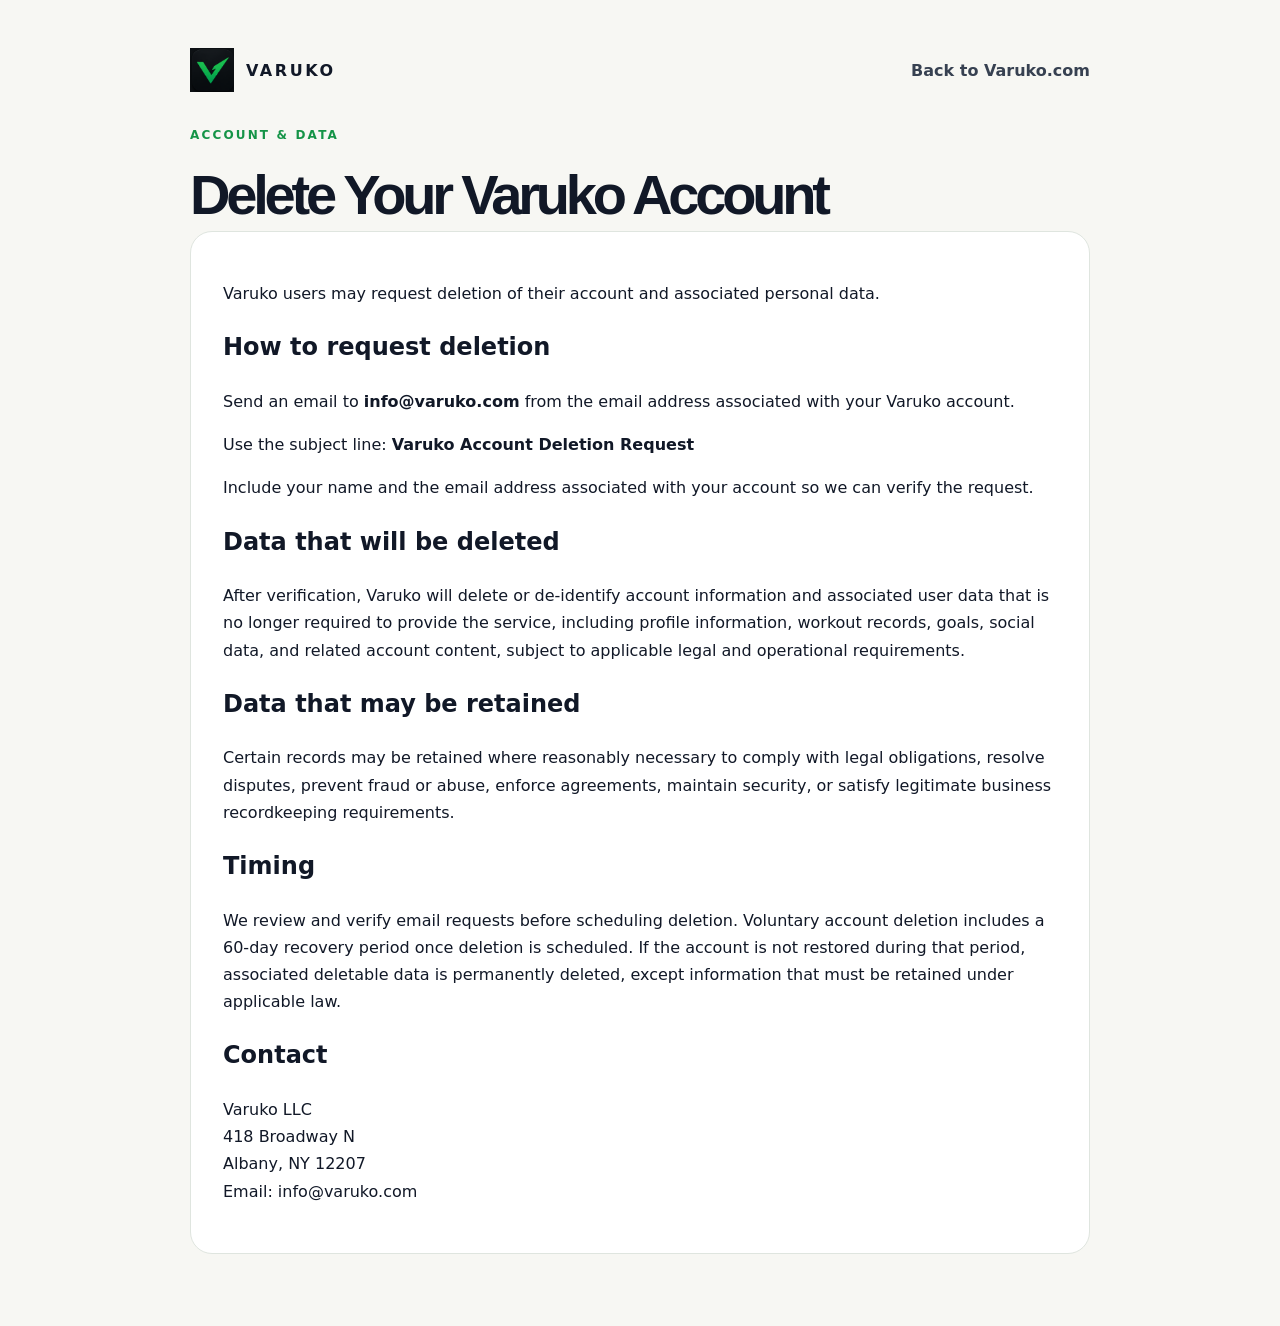
==== commit 89134f4d: "Add public legal, support and account deletion pages" ====
--- a/delete-account.html
+++ b/delete-account.html
@@ -112,7 +112,7 @@
 
       <h2>Timing</h2>
       <p>
-        We will process verified deletion requests within a reasonable period and in accordance with applicable law.
+        We review and verify email requests before scheduling deletion. Voluntary account deletion includes a 60-day recovery period once deletion is scheduled. If the account is not restored during that period, associated deletable data is permanently deleted, except information that must be retained under applicable law.
       </p>
 
       <h2>Contact</h2>
--- a/styles.css
+++ b/styles.css
@@ -2111,3 +2111,20 @@
   background: #eaf7ee;
   color: #116f37;
 }
+
+
+/* Public legal and support links */
+.footer-legal-links {
+  display: flex;
+  justify-content: center;
+  flex-wrap: wrap;
+  gap: 12px 20px;
+  margin: 16px 0;
+}
+
+.footer-legal-links a {
+  color: inherit;
+  font-size: 0.875rem;
+  text-decoration: underline;
+  text-underline-offset: 3px;
+}
